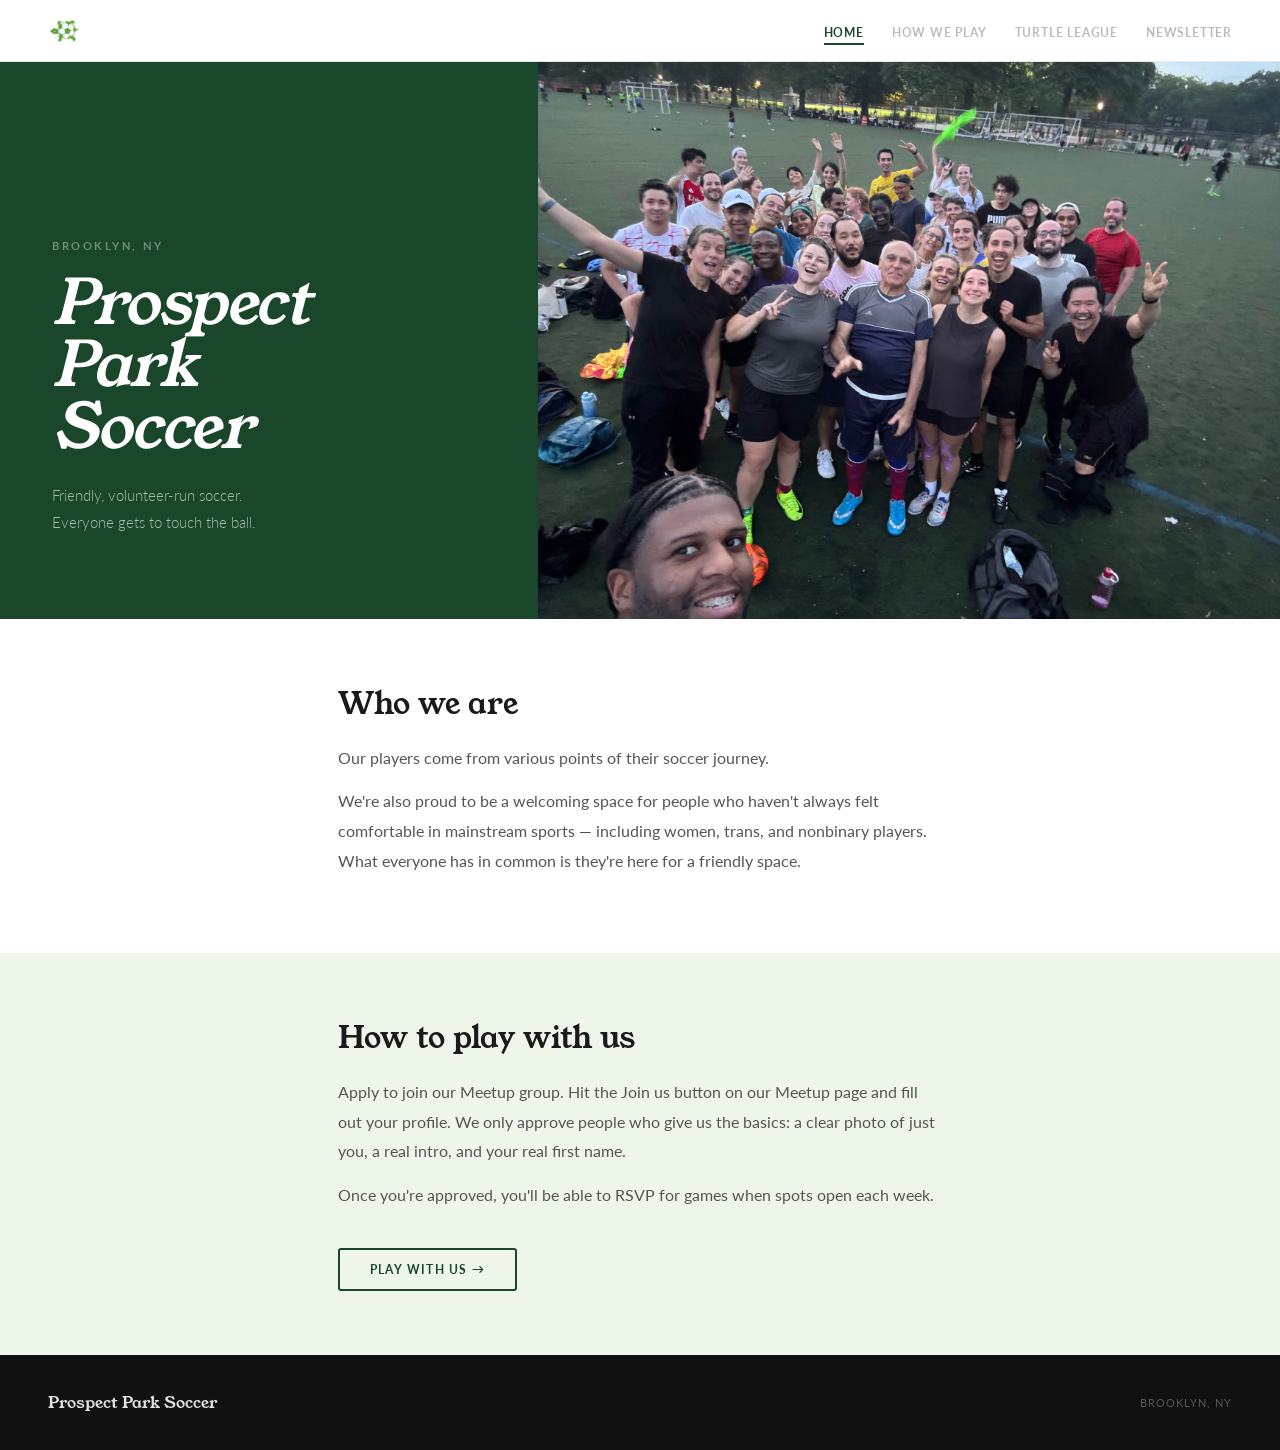
==== index.html @ 485f239c "Add files via upload" ====
<!DOCTYPE html>
<html lang="en">
<head>
  <meta charset="UTF-8">
  <meta name="viewport" content="width=device-width, initial-scale=1.0">
  <meta name="description" content="Prospect Park Soccer — Friendly, volunteer-run soccer in Brooklyn. Open to all skill levels.">
  <title>Prospect Park Soccer</title>
  <link rel="preconnect" href="https://fonts.googleapis.com">
  <link href="https://fonts.googleapis.com/css2?family=Young+Serif&family=Lato:wght@300;400;700&display=swap" rel="stylesheet">
  <link rel="stylesheet" href="site.css">
</head>
<body>

  <nav class="nav">
    <a href="index.html">
      <img src="pps_turtle_300x300.png" alt="Prospect Park Soccer" class="nav-logo">
    </a>
    <button class="nav-hamburger" id="hamburger" aria-label="Open menu">☰</button>
    <ul class="nav-links" id="nav-links">
      <li><a href="index.html" class="active">Home</a></li>
      <li><a href="how-we-play.html">How We Play</a></li>
      <li><a href="turtle-league.html">Turtle League</a></li>
      <li><a href="newsletter-signup.html">Newsletter</a></li>
    </ul>
  </nav>

  <main>

    <!-- HERO: SPLIT PANEL -->
    <div class="hero-split">
      <div class="hero-green">
        <p class="hero-eyebrow">Brooklyn, NY</p>
        <h1 class="hero-h1">Prospect<br>Park<br>Soccer</h1>
        <p class="hero-tagline">Friendly, volunteer-run soccer.<br>Everyone gets to touch the ball.</p>
      </div>
      <div class="hero-photo">
        <img src="homepage-photo.jpeg" alt="Group shot on the field at Prospect Park Soccer">
      </div>
    </div>

    <!-- WHO WE ARE -->
    <section class="section section--white">
      <div class="section-inner">
        <h2>Who we are</h2>
        <p>Our players come from various points of their soccer journey.</p>
        <p>We're also proud to be a welcoming space for people who haven't always felt comfortable in mainstream sports — including women, trans, and nonbinary players. What everyone has in common is they're here for a friendly space.</p>
      </div>
    </section>

    <!-- HOW TO PLAY WITH US -->
    <section class="section section--tint">
      <div class="section-inner">
        <h2>How to play with us</h2>
        <p>Apply to join our Meetup group. Hit the Join us button on our Meetup page and fill out your profile. We only approve people who give us the basics: a clear photo of just you, a real intro, and your real first name.</p>
        <p>Once you're approved, you'll be able to RSVP for games when spots open each week.</p>
        <a href="https://www.meetup.com/prospect-park-soccer/" class="btn btn-outline-green" target="_blank" rel="noopener">Play with us →</a>
      </div>
    </section>

  </main>

  <footer class="footer">
    <span class="footer-name">Prospect Park Soccer</span>
    <span class="footer-loc">Brooklyn, NY</span>
  </footer>

  <script>
    const hamburger = document.getElementById('hamburger');
    const navLinks  = document.getElementById('nav-links');
    hamburger.addEventListener('click', () => {
      const isOpen = navLinks.classList.toggle('open');
      hamburger.textContent = isOpen ? '✕' : '☰';
    });
    navLinks.querySelectorAll('a').forEach(a => {
      a.addEventListener('click', () => {
        navLinks.classList.remove('open');
        hamburger.textContent = '☰';
      });
    });
  </script>

</body>
</html>
---- site.css ----
/* Prospect Park Soccer — site.css */

:root {
  --brand:      #1a472a;
  --brand-tint: #eef5e9;
  --brand-mid:  #c8dcc0;
  --tl-amber:   #C96B0A;
  --bg:         #F9F8F6;
  --footer:     #111111;
  --text-h:     #1a1a1a;
  --text-b:     #555555;
  --text-m:     #999999;
}

*, *::before, *::after {
  box-sizing: border-box;
  margin: 0;
  padding: 0;
}

html { scroll-behavior: smooth; }

body {
  font-family: 'Lato', sans-serif;
  background: var(--bg);
  color: var(--text-b);
  -webkit-font-smoothing: antialiased;
}

/* ── Navigation ───────────────────────────────── */

.nav {
  position: sticky;
  top: 0;
  z-index: 100;
  background: #fff;
  border-bottom: 1px solid #e8e8e8;
  padding: 0 48px;
  height: 62px;
  display: flex;
  align-items: center;
  justify-content: space-between;
}

.nav-logo {
  width: 36px;
  height: 36px;
  object-fit: contain;
  mix-blend-mode: multiply;
  display: block;
}

.nav-links {
  display: flex;
  gap: 28px;
  list-style: none;
}

.nav-links a {
  font-size: 12px;
  font-weight: 700;
  text-transform: uppercase;
  letter-spacing: 0.8px;
  color: #bbb;
  text-decoration: none;
  padding-bottom: 3px;
  border-bottom: 2px solid transparent;
  transition: color 0.15s, border-color 0.15s;
}

.nav-links a:hover {
  color: var(--brand);
}

.nav-links a.active {
  color: var(--brand);
  border-bottom-color: var(--brand);
}

.nav-hamburger {
  display: none;
  background: none;
  border: none;
  font-size: 26px;
  cursor: pointer;
  color: var(--text-h);
  padding: 4px;
  line-height: 1;
}

/* ── Home Hero ────────────────────────────────── */

.hero-split {
  display: flex;
  min-height: 500px;
}

.hero-green {
  flex: 0 0 42%;
  background: var(--brand);
  padding: 56px 52px;
  display: flex;
  flex-direction: column;
  justify-content: flex-end;
}

.hero-photo {
  flex: 1;
  min-width: 0;
}

.hero-eyebrow {
  font-size: 11px;
  font-weight: 700;
  text-transform: uppercase;
  letter-spacing: 2.5px;
  color: rgba(255,255,255,0.38);
  margin-bottom: 20px;
}

.hero-h1 {
  font-family: 'Young Serif', serif;
  font-size: 62px;
  font-style: italic;
  font-weight: 400;
  color: #fff;
  line-height: 1.0;
  letter-spacing: -1.5px;
  margin-bottom: 24px;
}

.hero-tagline {
  font-size: 15px;
  color: rgba(255,255,255,0.62);
  line-height: 1.75;
  font-weight: 300;
  margin-bottom: 28px;
}

/* ── Photo Placeholder ────────────────────────── */

.photo-placeholder {
  background-color: var(--brand-mid);
  background-image: repeating-linear-gradient(
    45deg,
    rgba(26,71,42,0.12) 0,
    rgba(26,71,42,0.12) 4px,
    transparent 4px,
    transparent 14px
  );
  display: flex;
  align-items: center;
  justify-content: center;
  overflow: hidden;
}

.hero-photo > img {
  width: 100%;
  height: 100%;
  object-fit: cover;
  display: block;
}

.photo-label {
  font-size: 11px;
  font-weight: 700;
  letter-spacing: 2px;
  text-transform: uppercase;
  color: rgba(26,71,42,0.5);
}

/* ── Content Sections ─────────────────────────── */

.section {
  padding: 64px 0;
}

.section--white { background: #fff; }
.section--tint  { background: var(--brand-tint); }
.section--bg    { background: var(--bg); }

.section-inner {
  max-width: 700px;
  margin: 0 auto;
  padding: 0 48px;
}

.section-inner h2 {
  font-family: 'Young Serif', serif;
  font-size: 30px;
  font-weight: 400;
  color: var(--text-h);
  margin-bottom: 18px;
}

.section-inner p {
  font-size: 16px;
  line-height: 1.85;
  color: var(--text-b);
  margin-bottom: 14px;
}

/* ── Buttons ──────────────────────────────────── */

.btn {
  display: inline-block;
  font-family: 'Lato', sans-serif;
  font-size: 12px;
  font-weight: 700;
  text-transform: uppercase;
  letter-spacing: 1.2px;
  text-decoration: none;
  border-radius: 3px;
  padding: 12px 30px;
  border: 2px solid transparent;
  transition: background 0.15s, color 0.15s, border-color 0.15s, filter 0.15s;
  cursor: pointer;
  margin-top: 24px;
}

.btn-outline-green {
  color: var(--brand);
  border-color: var(--brand);
  background: transparent;
}
.btn-outline-green:hover {
  background: var(--brand);
  color: #fff;
}

.btn-outline-white {
  color: #fff;
  border-color: rgba(255,255,255,0.55);
  background: transparent;
  align-self: flex-start;
}
.btn-outline-white:hover {
  background: rgba(255,255,255,0.1);
}

.btn-filled-amber {
  color: #fff;
  background: var(--tl-amber);
  border-color: var(--tl-amber);
  align-self: flex-start;
}
.btn-filled-amber:hover {
  filter: brightness(0.88);
}

/* ── Page Header (inner pages) ────────────────── */

.page-header {
  background: var(--brand);
  padding: 60px 0;
}

.page-header h1 {
  font-family: 'Young Serif', serif;
  font-size: 52px;
  font-style: italic;
  font-weight: 400;
  color: #fff;
  line-height: 1.05;
  letter-spacing: -1px;
  margin-bottom: 12px;
}

.page-header p {
  color: rgba(255,255,255,0.62);
  font-size: 16px;
  font-weight: 300;
  line-height: 1.75;
  margin-bottom: 0;
}

/* ── Rules (How We Play) ──────────────────────── */

.rules-group {
  margin-bottom: 44px;
}

.rules-group:last-child {
  margin-bottom: 0;
}

.rules-group h3 {
  font-family: 'Lato', sans-serif;
  font-size: 11px;
  font-weight: 700;
  text-transform: uppercase;
  letter-spacing: 2px;
  color: var(--brand);
  margin-bottom: 16px;
  padding-bottom: 10px;
  border-bottom: 1px solid var(--brand-mid);
}

.rules-group ul {
  list-style: none;
  padding: 0;
  display: flex;
  flex-direction: column;
  gap: 11px;
}

.rules-group li {
  font-size: 16px;
  line-height: 1.65;
  color: var(--text-b);
  padding-left: 22px;
  position: relative;
}

.rules-group li::before {
  content: '—';
  position: absolute;
  left: 0;
  color: var(--brand-mid);
  font-weight: 700;
}

.rules-group li strong {
  color: var(--text-h);
  font-weight: 700;
}

/* ── Turtle League Hero ───────────────────────── */

.tl-hero {
  display: flex;
  min-height: 440px;
}

.tl-amber-panel {
  flex: 0 0 42%;
  background: var(--tl-amber);
  padding: 56px 52px;
  display: flex;
  flex-direction: column;
  justify-content: flex-end;
}

.tl-amber-panel .hero-eyebrow {
  color: rgba(255,255,255,0.5);
}

.tl-amber-panel .hero-h1 {
  font-size: 58px;
}

.tl-amber-panel .hero-tagline {
  color: rgba(255,255,255,0.72);
}

/* ── Newsletter ───────────────────────────────── */

.newsletter-section {
  padding: 96px 0;
  background: var(--bg);
}

.newsletter-wrap {
  max-width: 760px;
  margin: 0 auto;
  padding: 0 48px;
  text-align: center;
}

.newsletter-wrap h1 {
  font-family: 'Young Serif', serif;
  font-size: 44px;
  font-style: italic;
  font-weight: 400;
  color: var(--text-h);
  margin-bottom: 14px;
}

.newsletter-wrap p {
  font-size: 17px;
  line-height: 1.75;
  color: var(--text-b);
  margin-bottom: 36px;
}

/* ── Footer ───────────────────────────────────── */

.footer {
  background: var(--footer);
  padding: 36px 48px;
  display: flex;
  align-items: center;
  justify-content: space-between;
}

.footer-name {
  font-family: 'Young Serif', serif;
  font-size: 16px;
  color: rgba(255,255,255,0.88);
}

.footer-loc {
  font-size: 11px;
  color: #555;
  letter-spacing: 1px;
  text-transform: uppercase;
}

/* ── Responsive ───────────────────────────────── */

@media (max-width: 768px) {
  .nav {
    padding: 0 20px;
    position: relative;
  }

  .nav-hamburger {
    display: block;
  }

  .nav-links {
    display: none;
    position: absolute;
    top: 62px;
    left: 0;
    right: 0;
    background: #fff;
    flex-direction: column;
    gap: 0;
    border-bottom: 1px solid #e8e8e8;
    box-shadow: 0 4px 12px rgba(0,0,0,.06);
    z-index: 200;
  }

  .nav-links.open {
    display: flex;
  }

  .nav-links li a {
    display: block;
    padding: 14px 20px;
    border-bottom: 1px solid #f0f0f0;
    border-bottom-width: 1px !important;
  }

  .nav-links li:last-child a {
    border-bottom: none !important;
  }

  .hero-split,
  .tl-hero {
    flex-direction: column;
    min-height: auto;
  }

  .hero-green,
  .tl-amber-panel {
    flex: none;
    width: 100%;
    padding: 48px 24px;
  }

  .hero-photo {
    flex: none;
    width: 100%;
    height: 260px;
  }

  .hero-h1 {
    font-size: 44px;
  }

  .tl-amber-panel .hero-h1 {
    font-size: 40px;
  }

  .btn-outline-white,
  .btn-filled-amber {
    align-self: auto;
  }

  .section {
    padding: 48px 0;
  }

  .section-inner {
    padding: 0 24px;
  }

  .page-header {
    padding: 40px 0;
  }

  .page-header h1 {
    font-size: 36px;
  }

  .newsletter-section {
    padding: 64px 0;
  }

  .newsletter-wrap {
    padding: 0 24px;
  }

  .newsletter-wrap h1 {
    font-size: 34px;
  }

  .footer {
    padding: 28px 24px;
    flex-direction: column;
    gap: 8px;
    text-align: center;
  }
}
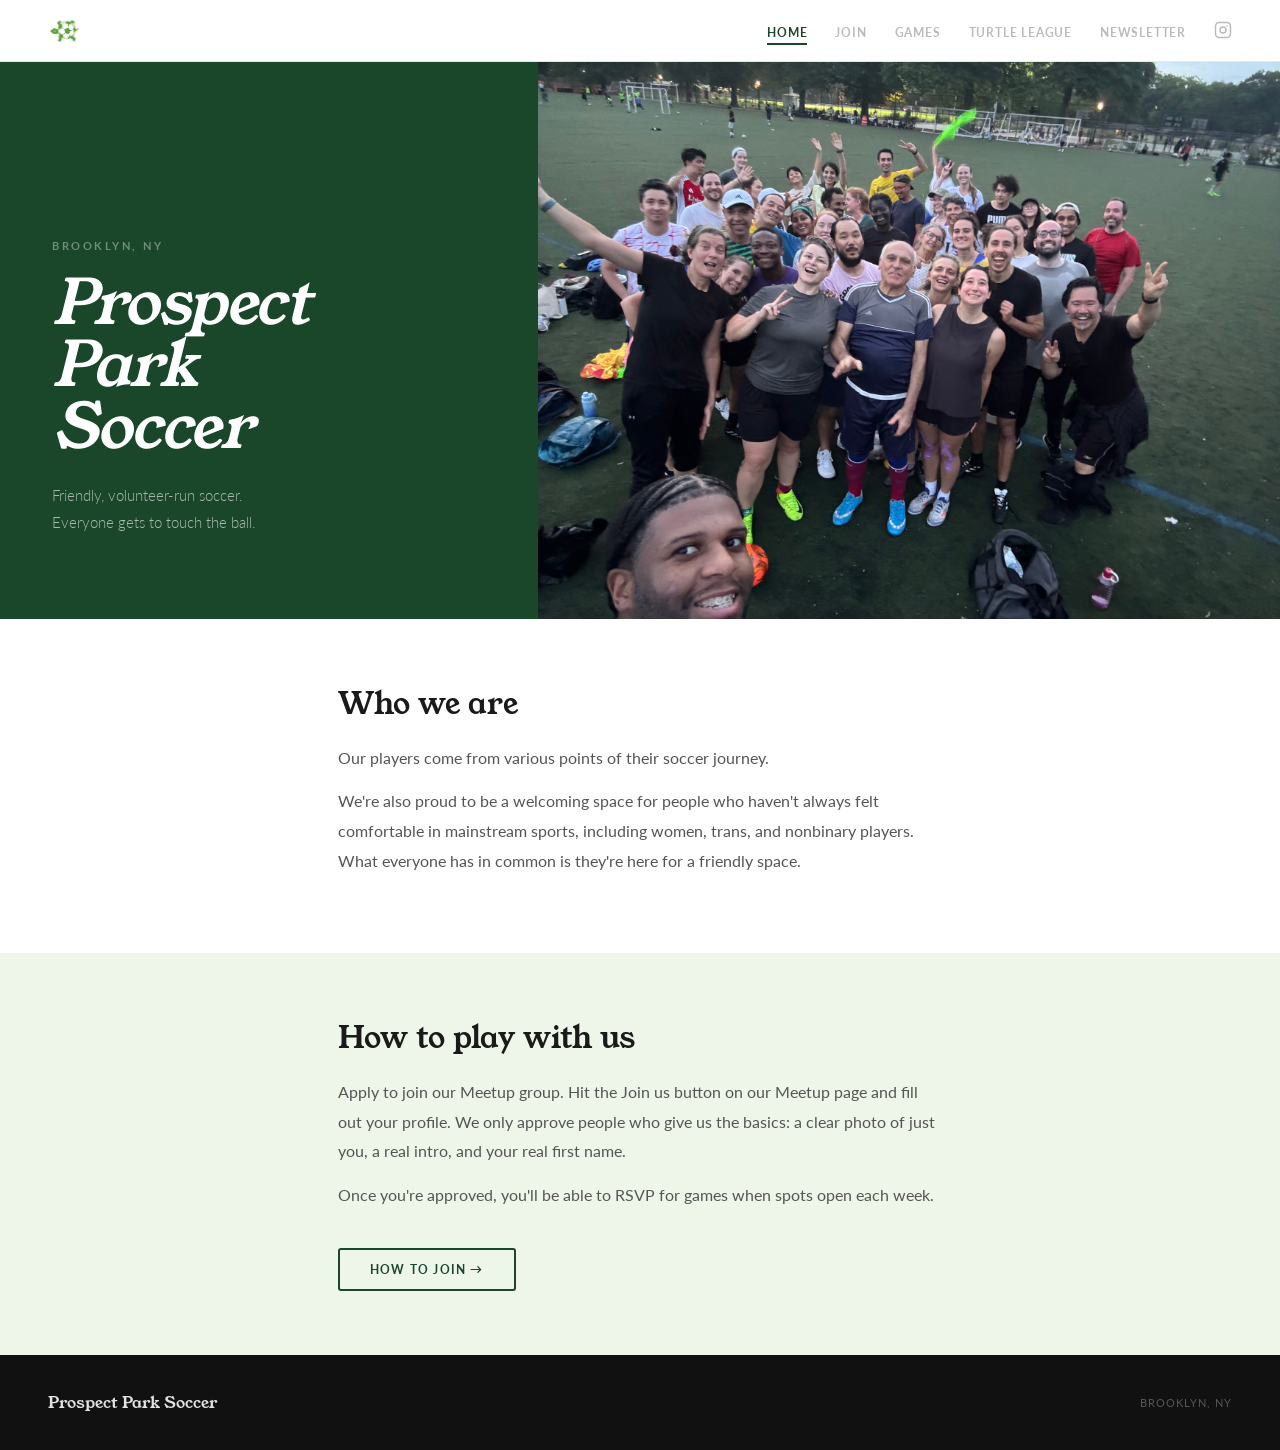
==== commit c8a8f8ad: "Add files via upload" ====
--- a/index.html
+++ b/index.html
@@ -3,7 +3,7 @@
 <head>
   <meta charset="UTF-8">
   <meta name="viewport" content="width=device-width, initial-scale=1.0">
-  <meta name="description" content="Prospect Park Soccer — Friendly, volunteer-run soccer in Brooklyn. Open to all skill levels.">
+  <meta name="description" content="Prospect Park Soccer, Friendly, volunteer-run soccer in Brooklyn. Open to all skill levels.">
   <title>Prospect Park Soccer</title>
   <link rel="preconnect" href="https://fonts.googleapis.com">
   <link href="https://fonts.googleapis.com/css2?family=Young+Serif&family=Lato:wght@300;400;700&display=swap" rel="stylesheet">
@@ -18,9 +18,13 @@
     <button class="nav-hamburger" id="hamburger" aria-label="Open menu">☰</button>
     <ul class="nav-links" id="nav-links">
       <li><a href="index.html" class="active">Home</a></li>
-      <li><a href="how-we-play.html">How We Play</a></li>
+      <li><a href="join.html">Join</a></li>
+      <li><a href="games.html">Games</a></li>
       <li><a href="turtle-league.html">Turtle League</a></li>
       <li><a href="newsletter-signup.html">Newsletter</a></li>
+      <li><a href="https://www.instagram.com/prospectparksoccer/" target="_blank" rel="noopener" aria-label="Instagram">
+        <svg width="18" height="18" viewBox="0 0 24 24" fill="none" stroke="currentColor" stroke-width="2" stroke-linecap="round" stroke-linejoin="round" style="display:block;"><rect x="2" y="2" width="20" height="20" rx="5" ry="5"></rect><circle cx="12" cy="12" r="4"></circle><circle cx="17.5" cy="6.5" r="1" fill="currentColor" stroke="none"></circle></svg>
+      </a></li>
     </ul>
   </nav>
 
@@ -43,7 +47,7 @@
       <div class="section-inner">
         <h2>Who we are</h2>
         <p>Our players come from various points of their soccer journey.</p>
-        <p>We're also proud to be a welcoming space for people who haven't always felt comfortable in mainstream sports — including women, trans, and nonbinary players. What everyone has in common is they're here for a friendly space.</p>
+        <p>We're also proud to be a welcoming space for people who haven't always felt comfortable in mainstream sports, including women, trans, and nonbinary players. What everyone has in common is they're here for a friendly space.</p>
       </div>
     </section>
 
@@ -53,7 +57,7 @@
         <h2>How to play with us</h2>
         <p>Apply to join our Meetup group. Hit the Join us button on our Meetup page and fill out your profile. We only approve people who give us the basics: a clear photo of just you, a real intro, and your real first name.</p>
         <p>Once you're approved, you'll be able to RSVP for games when spots open each week.</p>
-        <a href="https://www.meetup.com/prospect-park-soccer/" class="btn btn-outline-green" target="_blank" rel="noopener">Play with us →</a>
+        <a href="join.html" class="btn btn-outline-green">How to join →</a>
       </div>
     </section>
 
--- a/site.css
+++ b/site.css
@@ -274,6 +274,77 @@
   margin-bottom: 0;
 }
 
+/* ── Games two-column layout ──────────────────── */
+
+.games-split {
+  display: grid;
+  grid-template-columns: 1fr 1fr;
+  align-items: start;
+}
+
+.games-col {
+  display: flex;
+  flex-direction: column;
+}
+
+.games-col-photo {
+  width: 100%;
+  aspect-ratio: 4 / 3;
+  overflow: hidden;
+}
+
+.games-col-photo img {
+  width: 100%;
+  height: 100%;
+  object-fit: cover;
+  object-position: center;
+  display: block;
+}
+
+.games-col-photo.photo-placeholder {
+  aspect-ratio: 4 / 3;
+  display: flex;
+  align-items: center;
+  justify-content: center;
+}
+
+.games-col-content {
+  padding: 48px 48px 64px;
+}
+
+.games-col-content h2 {
+  font-family: 'Young Serif', serif;
+  font-size: 28px;
+  font-weight: 400;
+  color: var(--text-h);
+  margin-bottom: 28px;
+}
+
+.games-col:first-child {
+  border-right: 1px solid #e8e8e8;
+}
+
+.games-col:first-child .games-col-content {
+  background: #fff;
+}
+
+.games-col:last-child .games-col-content {
+  background: var(--brand-tint);
+}
+
+@media (max-width: 768px) {
+  .games-split {
+    grid-template-columns: 1fr;
+  }
+  .games-col:first-child {
+    border-right: none;
+    border-bottom: 1px solid #e8e8e8;
+  }
+  .games-col-content {
+    padding: 36px 24px 48px;
+  }
+}
+
 /* ── Rules (How We Play) ──────────────────────── */
 
 .rules-group {
@@ -355,32 +426,61 @@
 
 /* ── Newsletter ───────────────────────────────── */
 
-.newsletter-section {
-  padding: 96px 0;
-  background: var(--bg);
-}
-
-.newsletter-wrap {
-  max-width: 760px;
-  margin: 0 auto;
-  padding: 0 48px;
-  text-align: center;
-}
-
-.newsletter-wrap h1 {
+.newsletter-split {
+  display: flex;
+  align-items: stretch;
+}
+
+.newsletter-left {
+  flex: 0 0 50%;
+  display: flex;
+  flex-direction: column;
+}
+
+.newsletter-left img {
+  width: 100%;
+  height: auto;
+  display: block;
+}
+
+.newsletter-text {
+  flex: 1;
+  background: var(--brand);
+  padding: 40px 48px;
+}
+
+.newsletter-text h1 {
   font-family: 'Young Serif', serif;
-  font-size: 44px;
+  font-size: 40px;
   font-style: italic;
   font-weight: 400;
-  color: var(--text-h);
-  margin-bottom: 14px;
-}
-
-.newsletter-wrap p {
-  font-size: 17px;
+  color: #fff;
+  line-height: 1.1;
+  letter-spacing: -0.5px;
+  margin-bottom: 12px;
+}
+
+.newsletter-text p {
+  font-size: 16px;
+  color: rgba(255,255,255,0.68);
   line-height: 1.75;
-  color: var(--text-b);
-  margin-bottom: 36px;
+  font-weight: 300;
+  margin-bottom: 0;
+}
+
+.newsletter-right {
+  flex: 1;
+  background: #F9F8F6;
+  display: flex;
+  align-items: center;
+  justify-content: center;
+  padding: 64px 52px;
+  min-height: 400px;
+}
+
+.newsletter-form-wrap {
+  width: 100%;
+  max-width: 440px;
 }
 
 /* ── Footer ───────────────────────────────────── */
@@ -495,6 +595,28 @@
     font-size: 36px;
   }
 
+  .newsletter-split {
+    flex-direction: column;
+  }
+
+  .newsletter-left {
+    flex: none;
+    width: 100%;
+  }
+
+  .newsletter-text {
+    padding: 36px 24px;
+  }
+
+  .newsletter-text h1 {
+    font-size: 32px;
+  }
+
+  .newsletter-right {
+    padding: 48px 24px;
+    min-height: 300px;
+  }
+
   .newsletter-section {
     padding: 64px 0;
   }
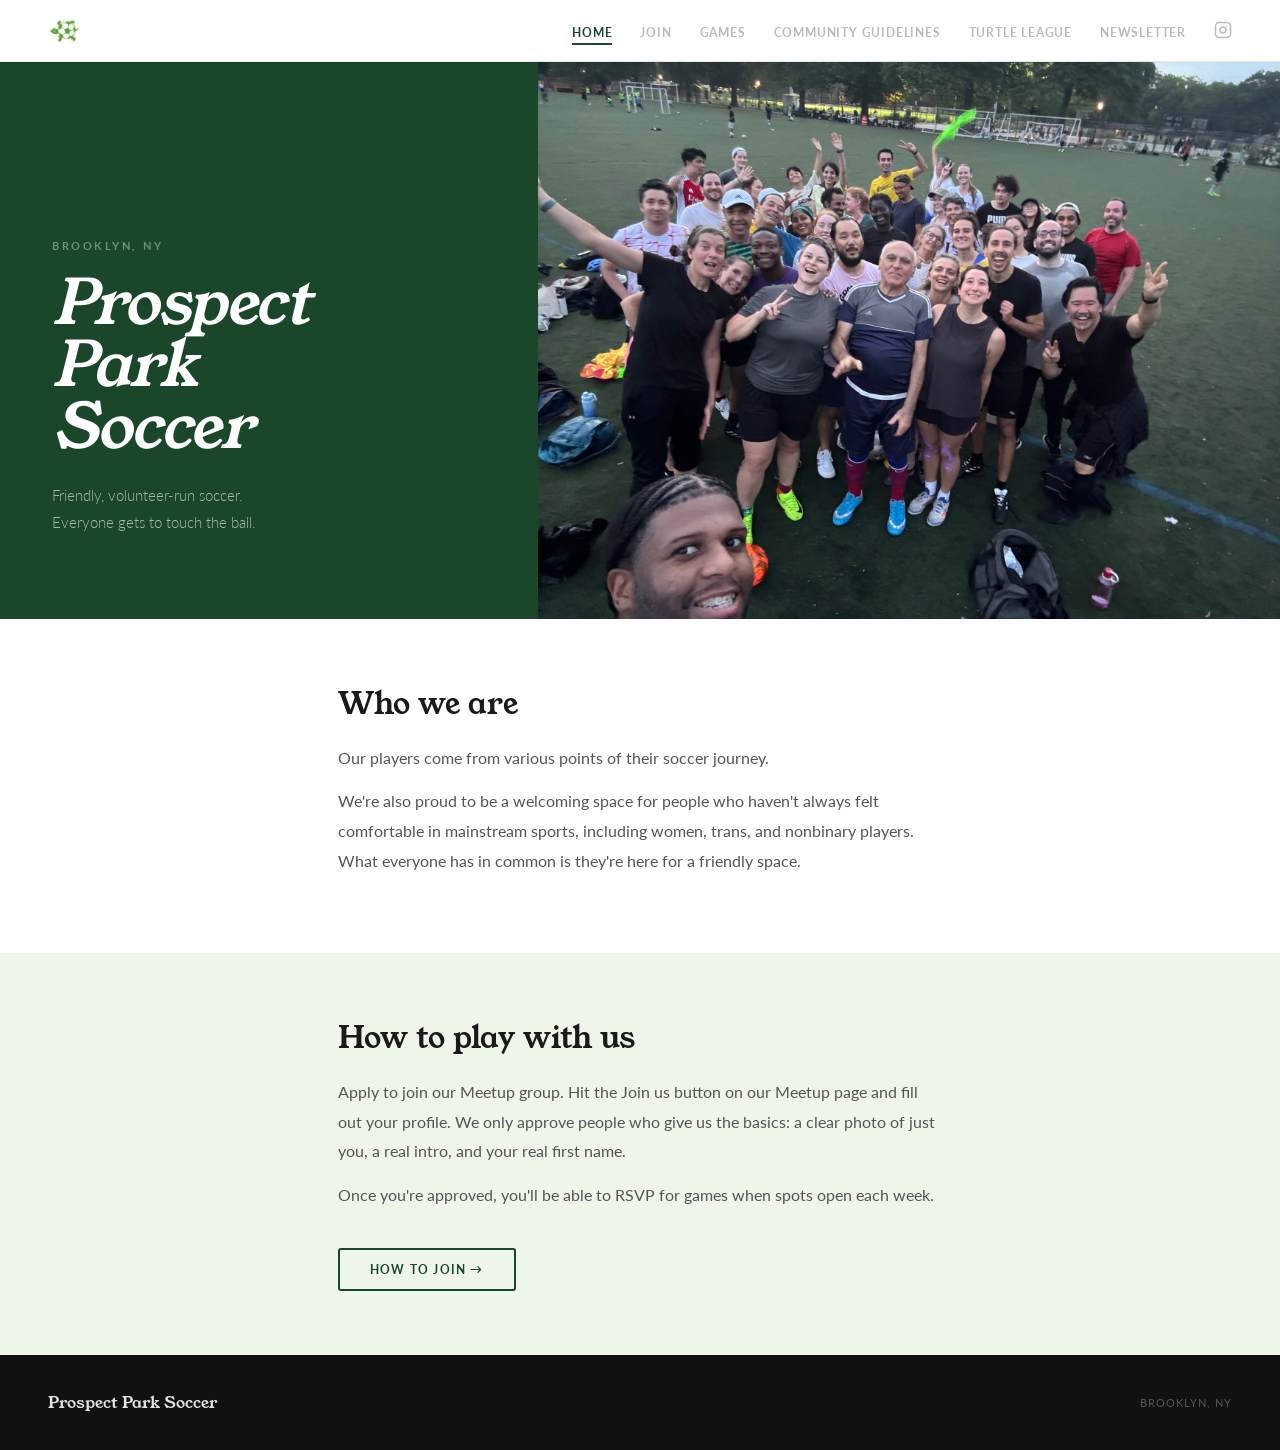
==== commit fec46718: "Add Community Guidelines page, merging Code of Conduct and Play Style Create community-guidelines.ht" ====
--- a/index.html
+++ b/index.html
@@ -1,10 +1,18 @@
 <!DOCTYPE html>
 <html lang="en">
 <head>
+  <!-- Google tag (gtag.js) -->
+  <script async src="https://www.googletagmanager.com/gtag/js?id=G-Y4GJDMDK9Y"></script>
+  <script>
+    window.dataLayer = window.dataLayer || [];
+    function gtag(){dataLayer.push(arguments);}
+    gtag('js', new Date());
+    gtag('config', 'G-Y4GJDMDK9Y');
+  </script>
   <meta charset="UTF-8">
   <meta name="viewport" content="width=device-width, initial-scale=1.0">
-  <meta name="description" content="Prospect Park Soccer, Friendly, volunteer-run soccer in Brooklyn. Open to all skill levels.">
-  <title>Prospect Park Soccer</title>
+  <meta name="description" content="Prospect Park Soccer (PPS) is Brooklyn's recreational soccer community. Beginner soccer in New York City welcome. Join pickup games, women soccer leagues, and events in Prospect Park. Open to all skill levels.">
+  <title>Prospect Park Soccer | Brooklyn Recreational Soccer</title>
   <link rel="preconnect" href="https://fonts.googleapis.com">
   <link href="https://fonts.googleapis.com/css2?family=Young+Serif&family=Lato:wght@300;400;700&display=swap" rel="stylesheet">
   <link rel="stylesheet" href="site.css">
@@ -20,6 +28,7 @@
       <li><a href="index.html" class="active">Home</a></li>
       <li><a href="join.html">Join</a></li>
       <li><a href="games.html">Games</a></li>
+      <li><a href="community-guidelines.html">Community Guidelines</a></li>
       <li><a href="turtle-league.html">Turtle League</a></li>
       <li><a href="newsletter-signup.html">Newsletter</a></li>
       <li><a href="https://www.instagram.com/prospectparksoccer/" target="_blank" rel="noopener" aria-label="Instagram">
--- a/site.css
+++ b/site.css
@@ -506,6 +506,34 @@
   text-transform: uppercase;
 }
 
+/* ── Responsive split grids (join, games) ────────────────────── */
+
+.section-inner-wide {
+  max-width: 1100px;
+  margin: 0 auto;
+  padding: 0 48px;
+}
+
+.split-grid {
+  display: grid;
+  gap: 56px;
+}
+
+.split-grid--text-heavy {
+  grid-template-columns: 1fr 1.8fr;
+  align-items: stretch;
+}
+
+.split-grid--equal {
+  grid-template-columns: 1fr 1fr;
+  align-items: stretch;
+}
+
+.split-grid--equal-top {
+  grid-template-columns: 1fr 1fr;
+  align-items: start;
+}
+
 /* ── Responsive ───────────────────────────────── */
 
 @media (max-width: 768px) {
@@ -635,4 +663,21 @@
     gap: 8px;
     text-align: center;
   }
-}
+
+  .section-inner-wide {
+    padding: 0 24px;
+  }
+
+  .split-grid--text-heavy,
+  .split-grid--equal,
+  .split-grid--equal-top {
+    grid-template-columns: 1fr;
+    gap: 28px;
+  }
+
+  .split-grid img {
+    height: 240px !important;
+    width: 100%;
+    object-fit: cover;
+  }
+}
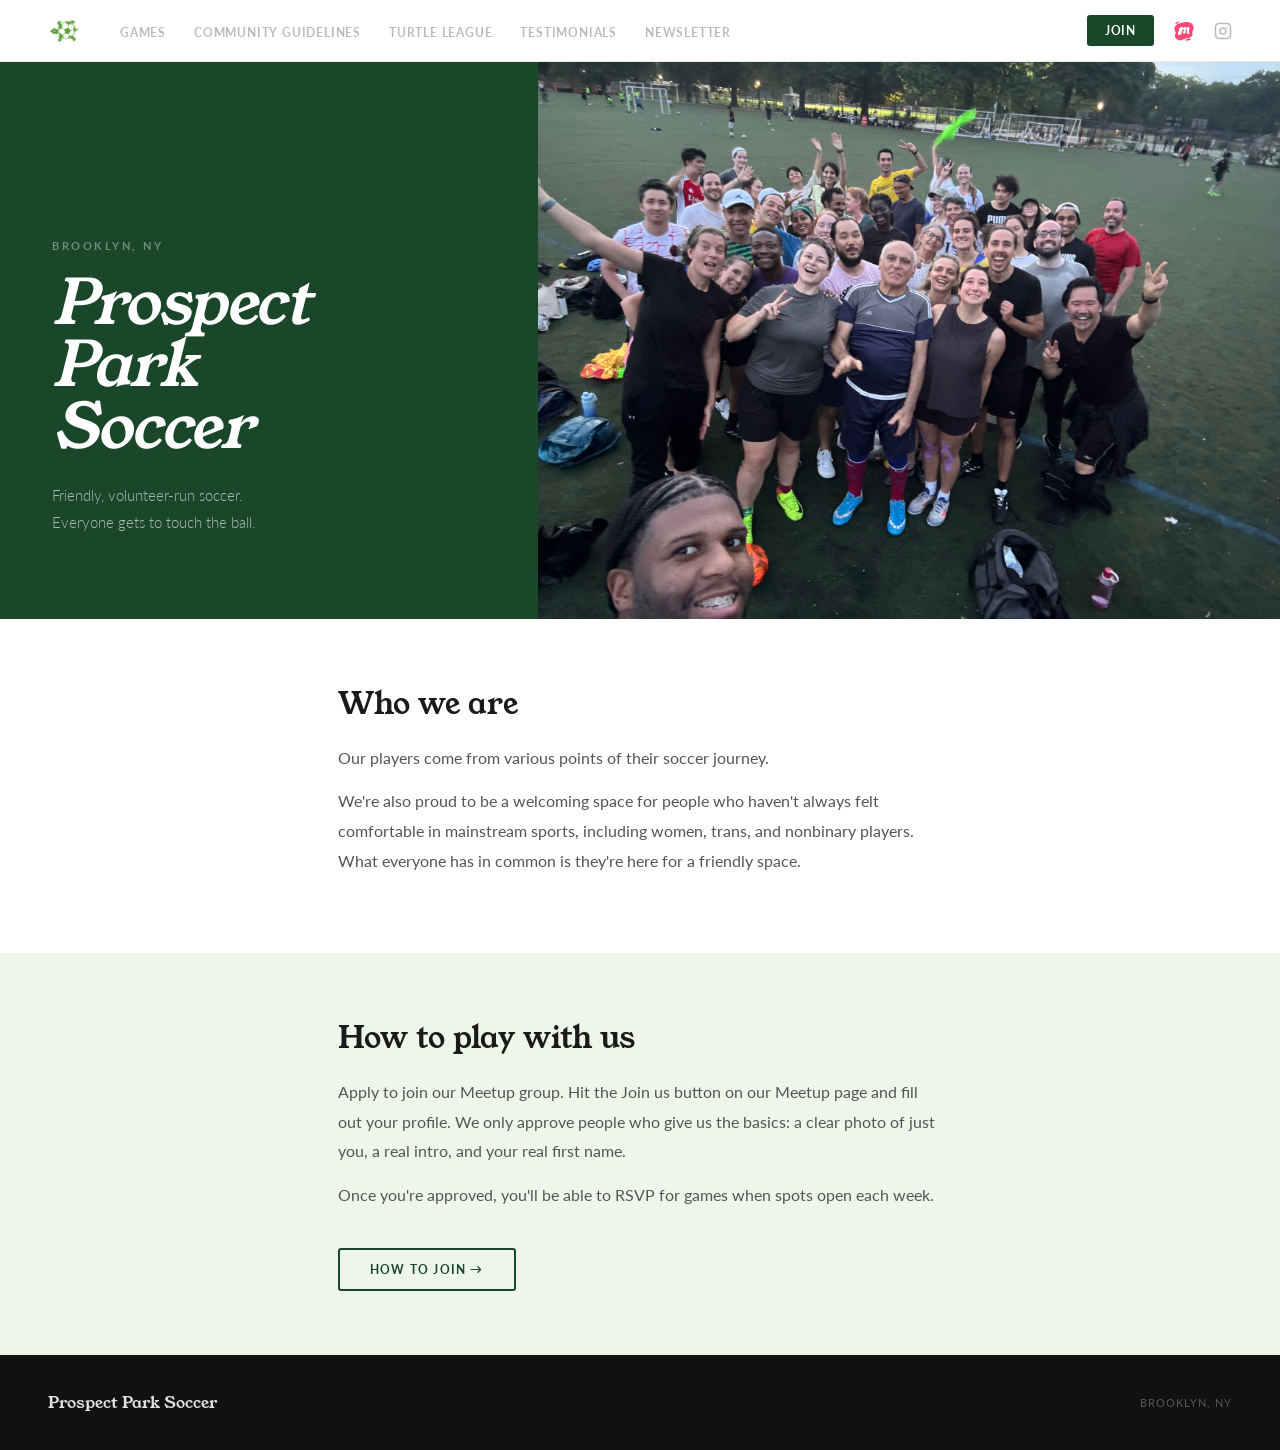
==== commit 4e20dc13: "Add Testimonials page and restyle site nav - New testimonials.html with a testimonial card, share-yo" ====
--- a/index.html
+++ b/index.html
@@ -20,21 +20,28 @@
 <body>
 
   <nav class="nav">
-    <a href="index.html">
-      <img src="pps_turtle_300x300.png" alt="Prospect Park Soccer" class="nav-logo">
-    </a>
-    <button class="nav-hamburger" id="hamburger" aria-label="Open menu">☰</button>
-    <ul class="nav-links" id="nav-links">
-      <li><a href="index.html" class="active">Home</a></li>
-      <li><a href="join.html">Join</a></li>
-      <li><a href="games.html">Games</a></li>
-      <li><a href="community-guidelines.html">Community Guidelines</a></li>
-      <li><a href="turtle-league.html">Turtle League</a></li>
-      <li><a href="newsletter-signup.html">Newsletter</a></li>
-      <li><a href="https://www.instagram.com/prospectparksoccer/" target="_blank" rel="noopener" aria-label="Instagram">
+    <div class="nav-left">
+      <a href="index.html">
+        <img src="pps_turtle_300x300.png" alt="Prospect Park Soccer" class="nav-logo">
+      </a>
+      <ul class="nav-links" id="nav-links">
+        <li><a href="games.html">Games</a></li>
+        <li><a href="community-guidelines.html">Community Guidelines</a></li>
+        <li><a href="turtle-league.html">Turtle League</a></li>
+        <li><a href="testimonials.html">Testimonials</a></li>
+        <li><a href="newsletter-signup.html">Newsletter</a></li>
+      </ul>
+    </div>
+    <div class="nav-right">
+      <a href="join.html" class="btn-nav-join">Join</a>
+      <a href="https://www.meetup.com/prospect-park-soccer/" target="_blank" rel="noopener" class="nav-meetup" aria-label="Meetup">
+        <img src="meetup-logo.png" alt="" class="nav-meetup-logo">
+      </a>
+      <a href="https://www.instagram.com/prospectparksoccer/" target="_blank" rel="noopener" class="nav-social" aria-label="Instagram">
         <svg width="18" height="18" viewBox="0 0 24 24" fill="none" stroke="currentColor" stroke-width="2" stroke-linecap="round" stroke-linejoin="round" style="display:block;"><rect x="2" y="2" width="20" height="20" rx="5" ry="5"></rect><circle cx="12" cy="12" r="4"></circle><circle cx="17.5" cy="6.5" r="1" fill="currentColor" stroke="none"></circle></svg>
-      </a></li>
-    </ul>
+      </a>
+      <button class="nav-hamburger" id="hamburger" aria-label="Open menu">☰</button>
+    </div>
   </nav>
 
   <main>
--- a/site.css
+++ b/site.css
@@ -42,6 +42,18 @@
   justify-content: space-between;
 }
 
+.nav-left {
+  display: flex;
+  align-items: center;
+  gap: 36px;
+}
+
+.nav-right {
+  display: flex;
+  align-items: center;
+  gap: 20px;
+}
+
 .nav-logo {
   width: 36px;
   height: 36px;
@@ -54,6 +66,52 @@
   display: flex;
   gap: 28px;
   list-style: none;
+}
+
+.nav-social {
+  display: flex;
+  color: #bbb;
+  transition: color 0.15s;
+}
+
+.nav-social:hover {
+  color: var(--brand);
+}
+
+.nav-meetup {
+  display: flex;
+  align-items: center;
+  transition: opacity 0.15s;
+}
+
+.nav-meetup:hover {
+  opacity: 0.7;
+}
+
+.nav-meetup-logo {
+  width: 20px;
+  height: 20px;
+  object-fit: contain;
+  display: block;
+}
+
+.btn-nav-join {
+  font-family: 'Lato', sans-serif;
+  font-size: 12px;
+  font-weight: 700;
+  text-transform: uppercase;
+  letter-spacing: 0.8px;
+  text-decoration: none;
+  color: #fff;
+  background: var(--brand);
+  border-radius: 3px;
+  padding: 8px 18px;
+  transition: background 0.15s;
+}
+
+.btn-nav-join:hover,
+.btn-nav-join.active {
+  background: #143620;
 }
 
 .nav-links a {
@@ -506,6 +564,102 @@
   text-transform: uppercase;
 }
 
+/* ── Testimonials ─────────────────────────────── */
+
+.testimonial-cards {
+  display: grid;
+  grid-template-columns: repeat(auto-fit, minmax(260px, 1fr));
+  gap: 24px;
+}
+
+.testimonial-card {
+  background: #fff;
+  border-left: 3px solid var(--brand);
+  border-radius: 4px;
+  padding: 24px 28px;
+  box-shadow: 0 2px 10px rgba(0,0,0,0.04);
+}
+
+.testimonial-card p {
+  font-family: 'Lora', serif;
+  font-style: italic;
+  font-weight: 400;
+  font-size: 16px;
+  line-height: 1.6;
+  color: #3a3a3a;
+  margin-bottom: 14px;
+}
+
+.testimonial-card footer {
+  font-size: 13px;
+  letter-spacing: 0.5px;
+  text-transform: uppercase;
+  color: var(--text-m);
+}
+
+.testimonial-form label {
+  display: block;
+  font-size: 13px;
+  font-weight: 700;
+  color: var(--text-h);
+  margin-bottom: 6px;
+}
+
+.testimonial-form .field {
+  margin-bottom: 20px;
+}
+
+.testimonial-form input[type="text"],
+.testimonial-form textarea {
+  width: 100%;
+  font: inherit;
+  font-size: 16px;
+  color: var(--text-h);
+  background: #fff;
+  border: 1px solid #e0e0d8;
+  border-radius: 6px;
+  padding: 12px 14px;
+  resize: vertical;
+}
+
+.testimonial-form input[type="text"]:focus,
+.testimonial-form textarea:focus {
+  outline: none;
+  border-color: var(--brand);
+}
+
+.testimonial-form button[type="submit"] {
+  font: inherit;
+  font-size: 12px;
+  font-weight: 700;
+  text-transform: uppercase;
+  letter-spacing: 1.2px;
+  color: #fff;
+  background: var(--brand);
+  border: none;
+  border-radius: 3px;
+  padding: 12px 30px;
+  cursor: pointer;
+  transition: background 0.15s;
+}
+
+.testimonial-form button[type="submit"]:hover {
+  background: #143620;
+}
+
+.testimonial-form button[type="submit"]:disabled {
+  background: #999;
+  cursor: not-allowed;
+}
+
+#formStatus {
+  margin-top: 14px;
+  font-size: 14px;
+}
+
+#formStatus.success { color: var(--brand); }
+#formStatus.error { color: #b3261e; }
+
 /* ── Responsive split grids (join, games) ────────────────────── */
 
 .section-inner-wide {
@@ -544,6 +698,14 @@
 
   .nav-hamburger {
     display: block;
+  }
+
+  .nav-right {
+    gap: 14px;
+  }
+
+  .btn-nav-join {
+    padding: 7px 14px;
   }
 
   .nav-links {
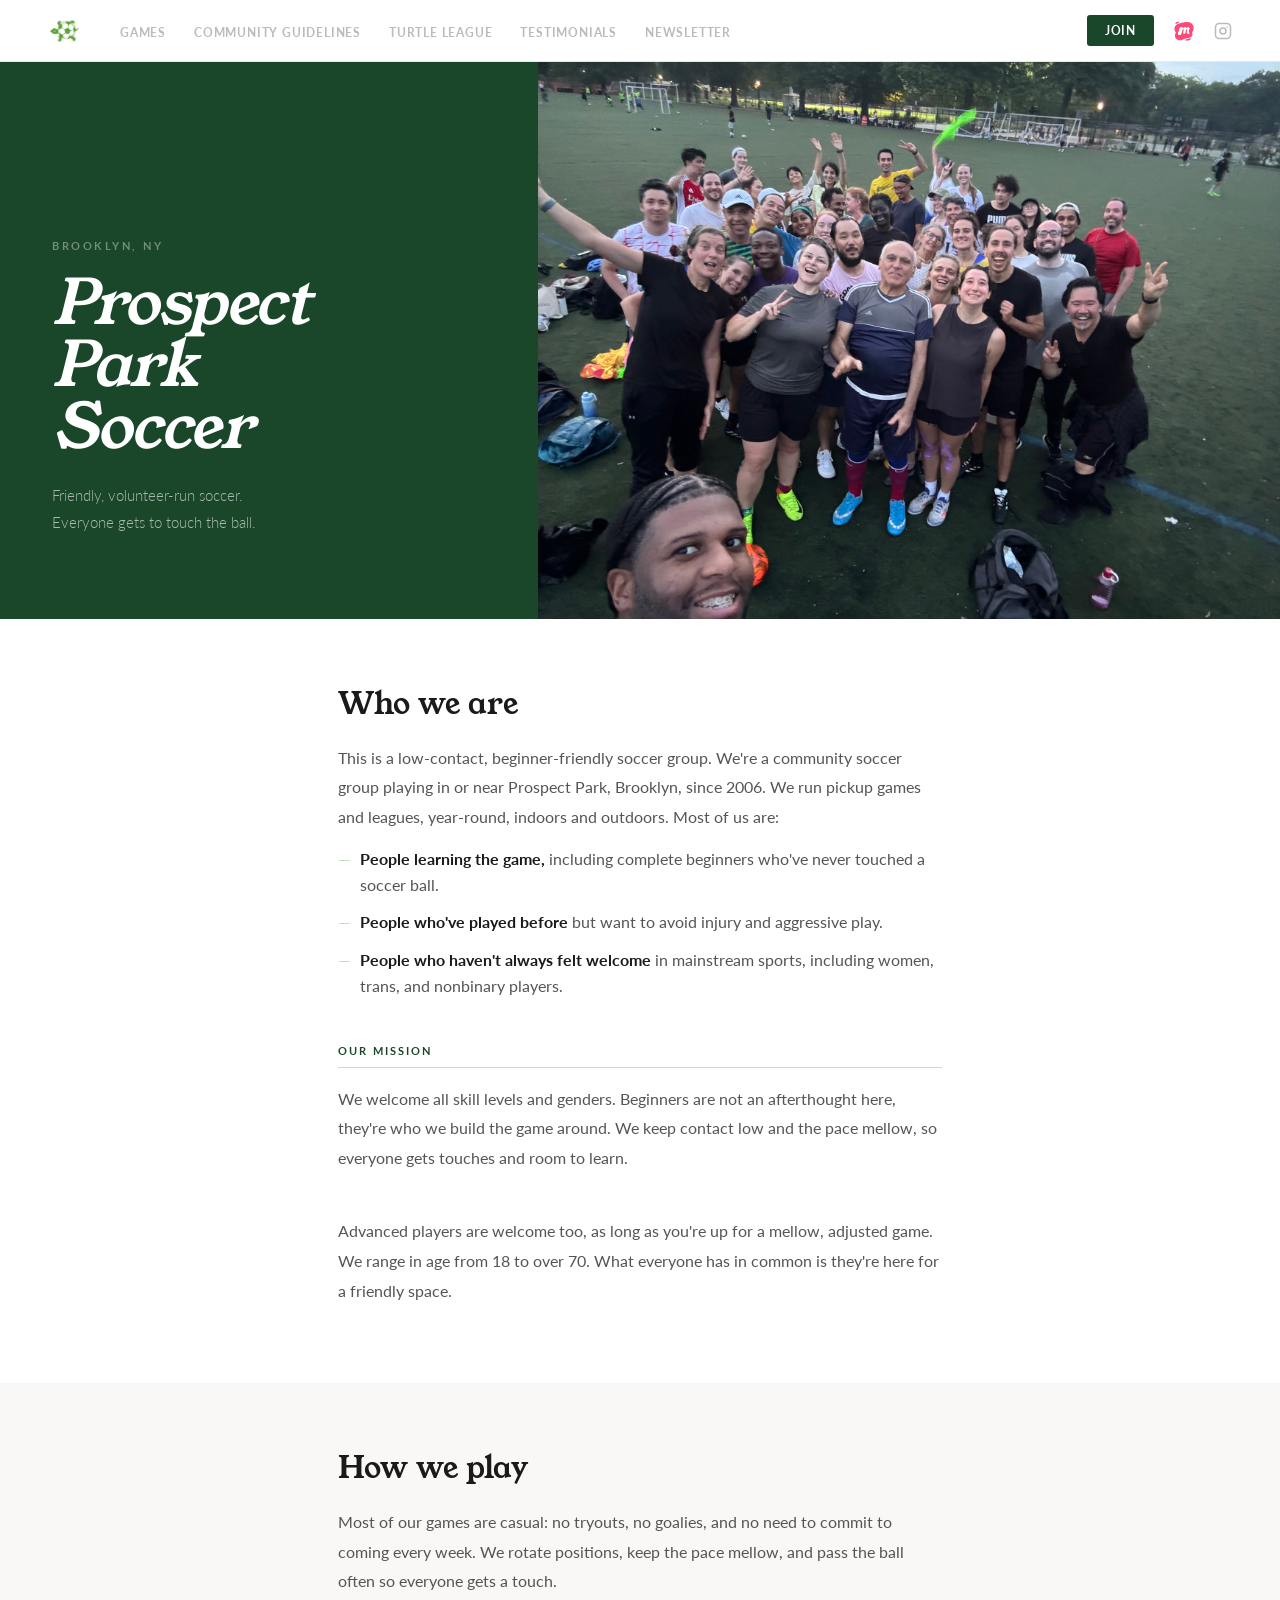
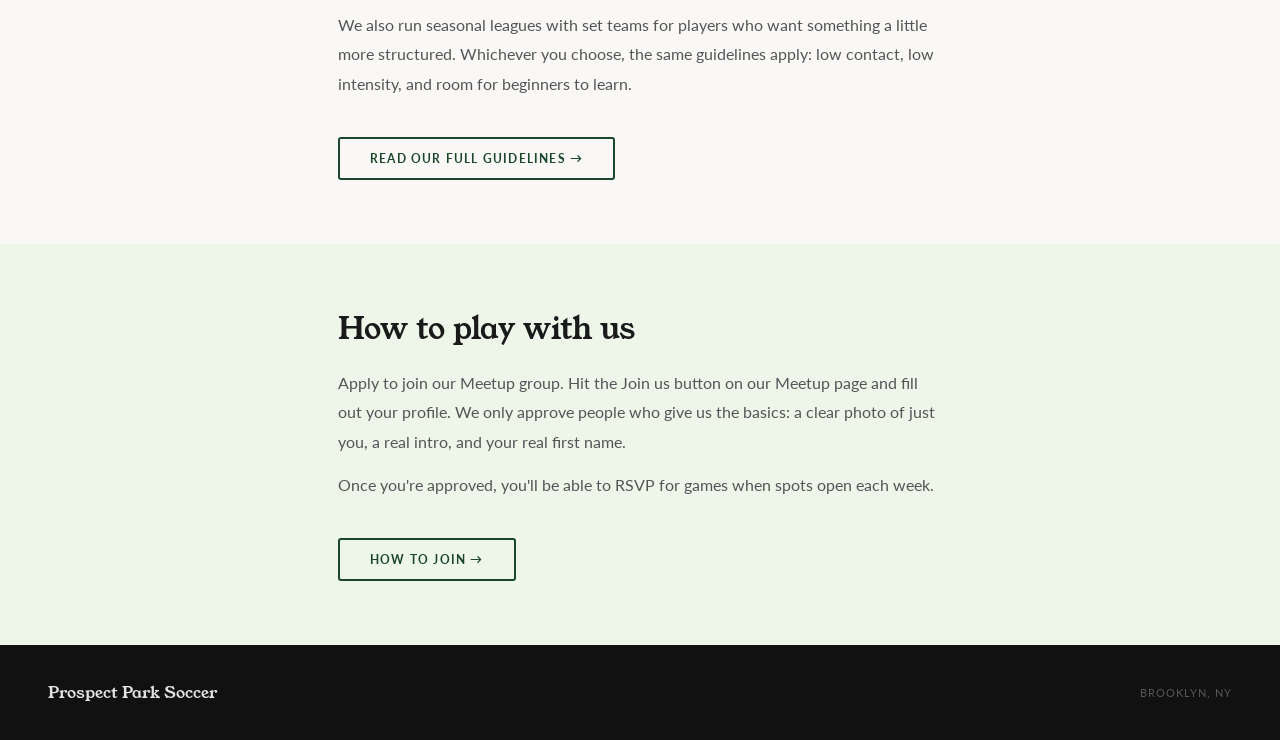
==== commit 2c725c2c: "Redesign inner page heroes and refresh homepage copy - Replace colored hero panels on Join, Games, C" ====
--- a/index.html
+++ b/index.html
@@ -11,7 +11,7 @@
   </script>
   <meta charset="UTF-8">
   <meta name="viewport" content="width=device-width, initial-scale=1.0">
-  <meta name="description" content="Prospect Park Soccer (PPS) is Brooklyn's recreational soccer community. Beginner soccer in New York City welcome. Join pickup games, women soccer leagues, and events in Prospect Park. Open to all skill levels.">
+  <meta name="description" content="Prospect Park Soccer (PPS) is Brooklyn's recreational soccer community. Beginner soccer in New York City welcome. Join casual games, women soccer leagues, and events in Prospect Park. Open to all skill levels.">
   <title>Prospect Park Soccer | Brooklyn Recreational Soccer</title>
   <link rel="preconnect" href="https://fonts.googleapis.com">
   <link href="https://fonts.googleapis.com/css2?family=Young+Serif&family=Lato:wght@300;400;700&display=swap" rel="stylesheet">
@@ -62,8 +62,32 @@
     <section class="section section--white">
       <div class="section-inner">
         <h2>Who we are</h2>
-        <p>Our players come from various points of their soccer journey.</p>
-        <p>We're also proud to be a welcoming space for people who haven't always felt comfortable in mainstream sports, including women, trans, and nonbinary players. What everyone has in common is they're here for a friendly space.</p>
+        <p>This is a low-contact, beginner-friendly soccer group. We're a community soccer group playing in or near Prospect Park, Brooklyn, since 2006. We run pickup games and leagues, year-round, indoors and outdoors. Most of us are:</p>
+
+        <div class="rules-group">
+          <ul>
+            <li><strong>People learning the game,</strong> including complete beginners who've never touched a soccer ball.</li>
+            <li><strong>People who've played before</strong> but want to avoid injury and aggressive play.</li>
+            <li><strong>People who haven't always felt welcome</strong> in mainstream sports, including women, trans, and nonbinary players.</li>
+          </ul>
+        </div>
+
+        <div class="rules-group">
+          <h3>Our mission</h3>
+          <p>We welcome all skill levels and genders. Beginners are not an afterthought here, they're who we build the game around. We keep contact low and the pace mellow, so everyone gets touches and room to learn.</p>
+        </div>
+
+        <p>Advanced players are welcome too, as long as you're up for a mellow, adjusted game. We range in age from 18 to over 70. What everyone has in common is they're here for a friendly space.</p>
+      </div>
+    </section>
+
+    <!-- HOW WE PLAY -->
+    <section class="section section--bg">
+      <div class="section-inner">
+        <h2>How we play</h2>
+        <p>Most of our games are casual: no tryouts, no goalies, and no need to commit to coming every week. We rotate positions, keep the pace mellow, and pass the ball often so everyone gets a touch.</p>
+        <p>We also run seasonal leagues with set teams for players who want something a little more structured. Whichever you choose, the same guidelines apply: low contact, low intensity, and room for beginners to learn.</p>
+        <a href="community-guidelines.html" class="btn btn-outline-green">Read our full guidelines →</a>
       </div>
     </section>
 
--- a/site.css
+++ b/site.css
@@ -308,28 +308,69 @@
 
 /* ── Page Header (inner pages) ────────────────── */
 
-.page-header {
-  background: var(--brand);
-  padding: 60px 0;
-}
-
-.page-header h1 {
+.page-hero {
+  display: flex;
+  min-height: 420px;
+}
+
+.page-hero-text {
+  flex: 0 0 40%;
+  display: flex;
+  flex-direction: column;
+  justify-content: center;
+  padding: 48px;
+}
+
+.page-hero-text h1 {
   font-family: 'Young Serif', serif;
-  font-size: 52px;
+  font-size: 44px;
   font-style: italic;
   font-weight: 400;
-  color: #fff;
+  color: var(--brand);
   line-height: 1.05;
-  letter-spacing: -1px;
-  margin-bottom: 12px;
-}
-
-.page-header p {
-  color: rgba(255,255,255,0.62);
+  letter-spacing: -0.5px;
+  margin-bottom: 14px;
+}
+
+.page-hero-text p {
+  color: var(--text-b);
   font-size: 16px;
   font-weight: 300;
   line-height: 1.75;
   margin-bottom: 0;
+}
+
+.page-intro {
+  padding: 64px 0 8px;
+  text-align: center;
+}
+
+.page-intro h1 {
+  font-family: 'Young Serif', serif;
+  font-size: 44px;
+  font-style: italic;
+  font-weight: 400;
+  color: var(--brand);
+  line-height: 1.05;
+  letter-spacing: -0.5px;
+  margin-bottom: 14px;
+}
+
+.page-intro p {
+  color: var(--text-b);
+  font-size: 16px;
+  font-weight: 300;
+  line-height: 1.75;
+  margin-bottom: 0;
+}
+
+.page-hero--white {
+  background: #fff;
+}
+
+.page-hero-text--top {
+  justify-content: flex-start;
+  padding-top: 64px;
 }
 
 /* ── Games two-column layout ──────────────────── */
@@ -452,34 +493,6 @@
 .rules-group li strong {
   color: var(--text-h);
   font-weight: 700;
-}
-
-/* ── Turtle League Hero ───────────────────────── */
-
-.tl-hero {
-  display: flex;
-  min-height: 440px;
-}
-
-.tl-amber-panel {
-  flex: 0 0 42%;
-  background: var(--tl-amber);
-  padding: 56px 52px;
-  display: flex;
-  flex-direction: column;
-  justify-content: flex-end;
-}
-
-.tl-amber-panel .hero-eyebrow {
-  color: rgba(255,255,255,0.5);
-}
-
-.tl-amber-panel .hero-h1 {
-  font-size: 58px;
-}
-
-.tl-amber-panel .hero-tagline {
-  color: rgba(255,255,255,0.72);
 }
 
 /* ── Newsletter ───────────────────────────────── */
@@ -539,6 +552,7 @@
 .newsletter-form-wrap {
   width: 100%;
   max-width: 440px;
+  margin: 0 auto;
 }
 
 /* ── Footer ───────────────────────────────────── */
@@ -659,34 +673,6 @@
 
 #formStatus.success { color: var(--brand); }
 #formStatus.error { color: #b3261e; }
-
-/* ── Responsive split grids (join, games) ────────────────────── */
-
-.section-inner-wide {
-  max-width: 1100px;
-  margin: 0 auto;
-  padding: 0 48px;
-}
-
-.split-grid {
-  display: grid;
-  gap: 56px;
-}
-
-.split-grid--text-heavy {
-  grid-template-columns: 1fr 1.8fr;
-  align-items: stretch;
-}
-
-.split-grid--equal {
-  grid-template-columns: 1fr 1fr;
-  align-items: stretch;
-}
-
-.split-grid--equal-top {
-  grid-template-columns: 1fr 1fr;
-  align-items: start;
-}
 
 /* ── Responsive ───────────────────────────────── */
 
@@ -738,13 +724,13 @@
   }
 
   .hero-split,
-  .tl-hero {
+  .page-hero {
     flex-direction: column;
     min-height: auto;
   }
 
   .hero-green,
-  .tl-amber-panel {
+  .page-hero-text {
     flex: none;
     width: 100%;
     padding: 48px 24px;
@@ -760,10 +746,6 @@
     font-size: 44px;
   }
 
-  .tl-amber-panel .hero-h1 {
-    font-size: 40px;
-  }
-
   .btn-outline-white,
   .btn-filled-amber {
     align-self: auto;
@@ -777,12 +759,9 @@
     padding: 0 24px;
   }
 
-  .page-header {
-    padding: 40px 0;
-  }
-
-  .page-header h1 {
-    font-size: 36px;
+  .page-hero-text h1,
+  .page-intro h1 {
+    font-size: 34px;
   }
 
   .newsletter-split {
@@ -826,20 +805,4 @@
     text-align: center;
   }
 
-  .section-inner-wide {
-    padding: 0 24px;
-  }
-
-  .split-grid--text-heavy,
-  .split-grid--equal,
-  .split-grid--equal-top {
-    grid-template-columns: 1fr;
-    gap: 28px;
-  }
-
-  .split-grid img {
-    height: 240px !important;
-    width: 100%;
-    object-fit: cover;
-  }
-}
+}
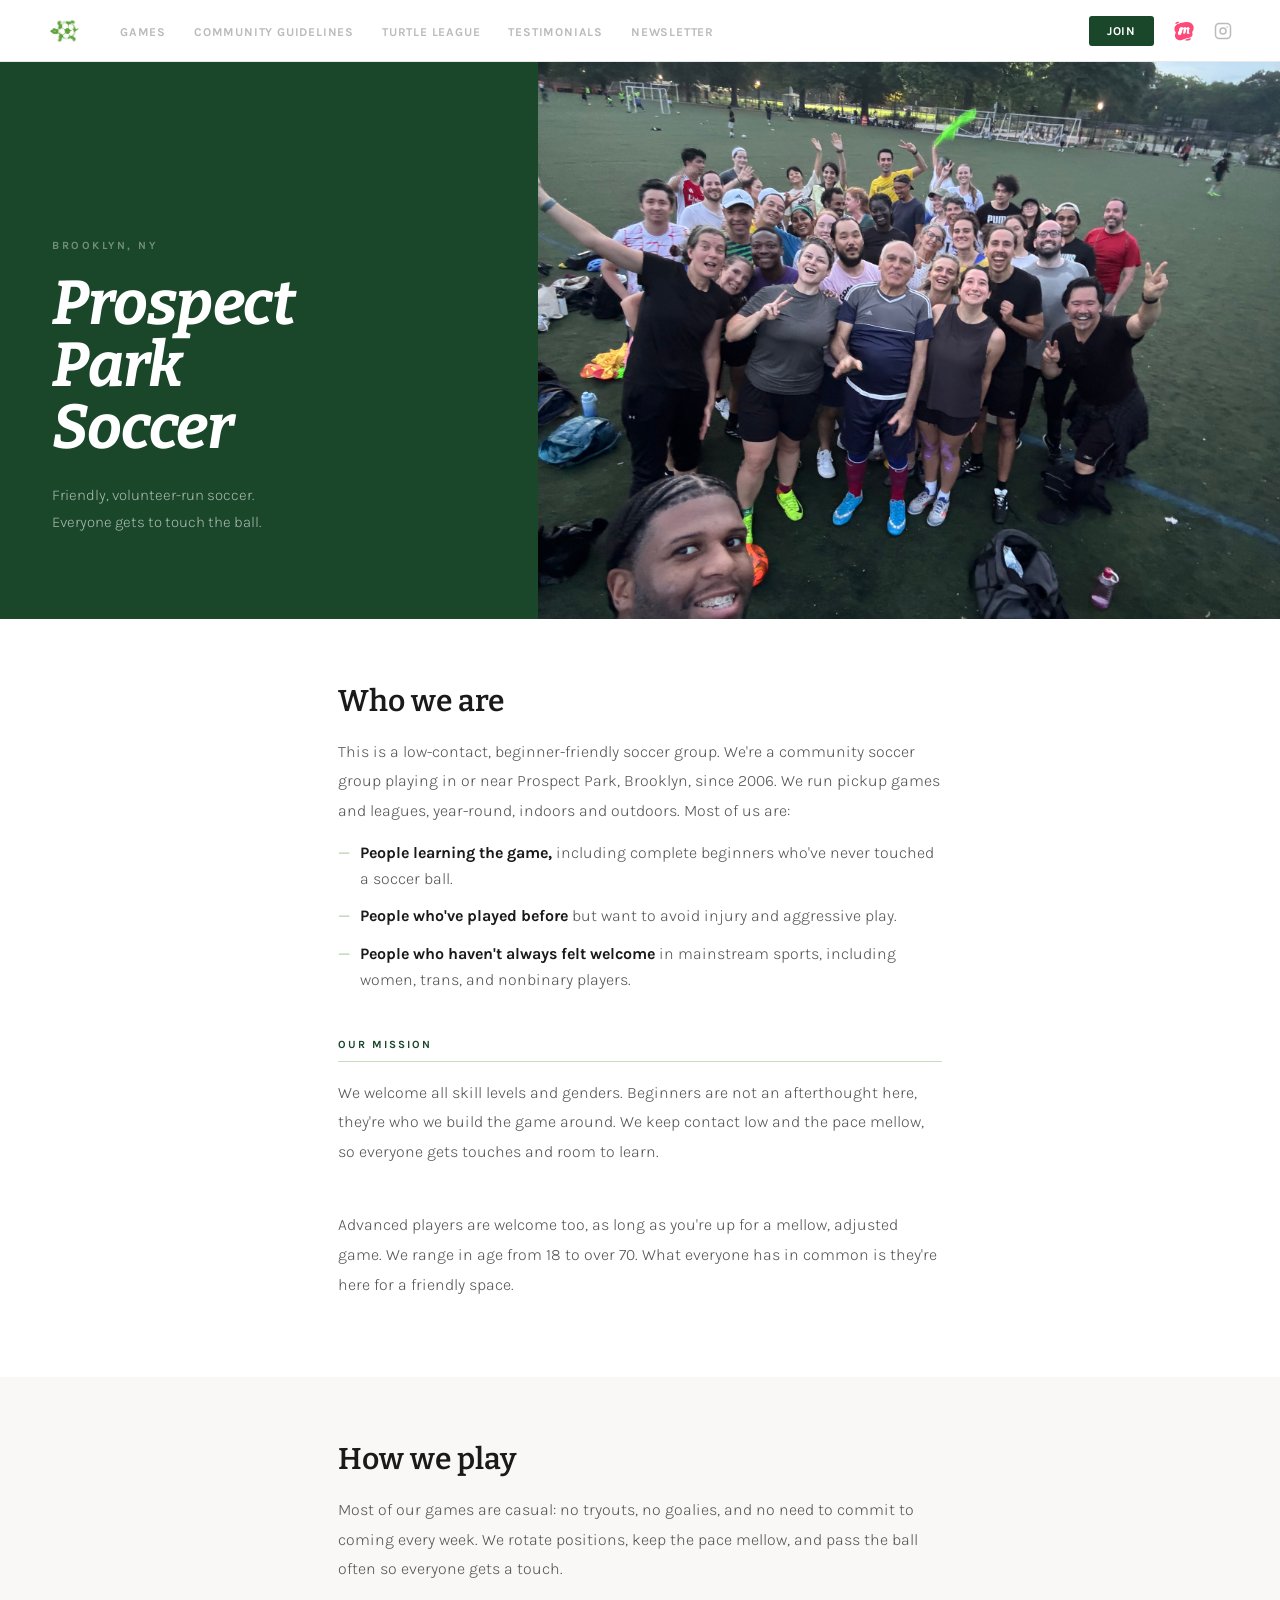
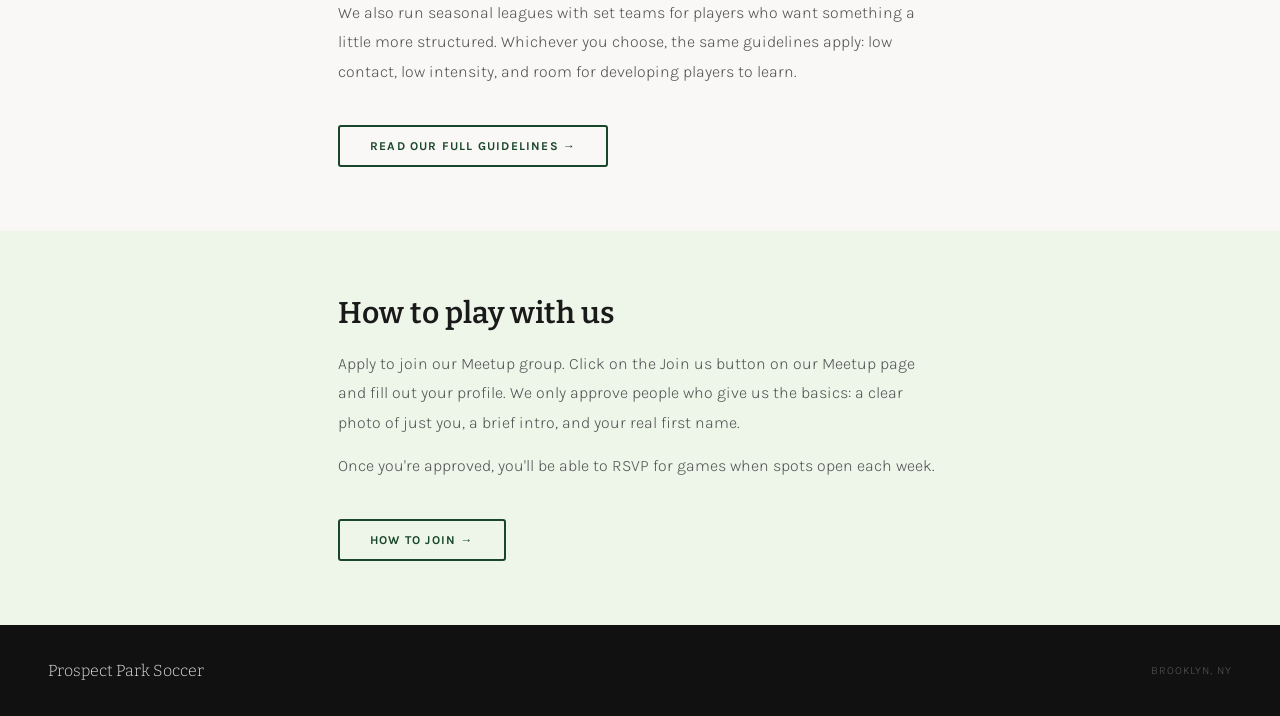
==== commit 168b1ebb: "Switch site fonts to Bitter/Karla, adjust heading weights, tweak homepage copy Headers now use Bitte" ====
--- a/index.html
+++ b/index.html
@@ -14,7 +14,7 @@
   <meta name="description" content="Prospect Park Soccer (PPS) is Brooklyn's recreational soccer community. Beginner soccer in New York City welcome. Join casual games, women soccer leagues, and events in Prospect Park. Open to all skill levels.">
   <title>Prospect Park Soccer | Brooklyn Recreational Soccer</title>
   <link rel="preconnect" href="https://fonts.googleapis.com">
-  <link href="https://fonts.googleapis.com/css2?family=Young+Serif&family=Lato:wght@300;400;700&display=swap" rel="stylesheet">
+  <link href="https://fonts.googleapis.com/css2?family=Bitter:ital,wght@0,400;0,600;1,400;1,700&family=Karla:wght@300;400;700&display=swap" rel="stylesheet">
   <link rel="stylesheet" href="site.css">
 </head>
 <body>
@@ -86,7 +86,7 @@
       <div class="section-inner">
         <h2>How we play</h2>
         <p>Most of our games are casual: no tryouts, no goalies, and no need to commit to coming every week. We rotate positions, keep the pace mellow, and pass the ball often so everyone gets a touch.</p>
-        <p>We also run seasonal leagues with set teams for players who want something a little more structured. Whichever you choose, the same guidelines apply: low contact, low intensity, and room for beginners to learn.</p>
+        <p>We also run seasonal leagues with set teams for players who want something a little more structured. Whichever you choose, the same guidelines apply: low contact, low intensity, and room for developing players to learn.</p>
         <a href="community-guidelines.html" class="btn btn-outline-green">Read our full guidelines →</a>
       </div>
     </section>
@@ -95,7 +95,7 @@
     <section class="section section--tint">
       <div class="section-inner">
         <h2>How to play with us</h2>
-        <p>Apply to join our Meetup group. Hit the Join us button on our Meetup page and fill out your profile. We only approve people who give us the basics: a clear photo of just you, a real intro, and your real first name.</p>
+        <p>Apply to join our Meetup group. Click on the Join us button on our Meetup page and fill out your profile. We only approve people who give us the basics: a clear photo of just you, a brief intro, and your real first name.</p>
         <p>Once you're approved, you'll be able to RSVP for games when spots open each week.</p>
         <a href="join.html" class="btn btn-outline-green">How to join →</a>
       </div>
--- a/site.css
+++ b/site.css
@@ -21,7 +21,8 @@
 html { scroll-behavior: smooth; }
 
 body {
-  font-family: 'Lato', sans-serif;
+  font-family: 'Karla', sans-serif;
+  font-weight: 300;
   background: var(--bg);
   color: var(--text-b);
   -webkit-font-smoothing: antialiased;
@@ -96,7 +97,7 @@
 }
 
 .btn-nav-join {
-  font-family: 'Lato', sans-serif;
+  font-family: 'Karla', sans-serif;
   font-size: 12px;
   font-weight: 700;
   text-transform: uppercase;
@@ -177,10 +178,10 @@
 }
 
 .hero-h1 {
-  font-family: 'Young Serif', serif;
+  font-family: 'Bitter', serif;
   font-size: 62px;
   font-style: italic;
-  font-weight: 400;
+  font-weight: 700;
   color: #fff;
   line-height: 1.0;
   letter-spacing: -1.5px;
@@ -244,9 +245,9 @@
 }
 
 .section-inner h2 {
-  font-family: 'Young Serif', serif;
+  font-family: 'Bitter', serif;
   font-size: 30px;
-  font-weight: 400;
+  font-weight: 600;
   color: var(--text-h);
   margin-bottom: 18px;
 }
@@ -262,7 +263,7 @@
 
 .btn {
   display: inline-block;
-  font-family: 'Lato', sans-serif;
+  font-family: 'Karla', sans-serif;
   font-size: 12px;
   font-weight: 700;
   text-transform: uppercase;
@@ -322,10 +323,10 @@
 }
 
 .page-hero-text h1 {
-  font-family: 'Young Serif', serif;
+  font-family: 'Bitter', serif;
   font-size: 44px;
   font-style: italic;
-  font-weight: 400;
+  font-weight: 700;
   color: var(--brand);
   line-height: 1.05;
   letter-spacing: -0.5px;
@@ -346,10 +347,10 @@
 }
 
 .page-intro h1 {
-  font-family: 'Young Serif', serif;
+  font-family: 'Bitter', serif;
   font-size: 44px;
   font-style: italic;
-  font-weight: 400;
+  font-weight: 700;
   color: var(--brand);
   line-height: 1.05;
   letter-spacing: -0.5px;
@@ -412,7 +413,7 @@
 }
 
 .games-col-content h2 {
-  font-family: 'Young Serif', serif;
+  font-family: 'Bitter', serif;
   font-size: 28px;
   font-weight: 400;
   color: var(--text-h);
@@ -455,7 +456,7 @@
 }
 
 .rules-group h3 {
-  font-family: 'Lato', sans-serif;
+  font-family: 'Karla', sans-serif;
   font-size: 11px;
   font-weight: 700;
   text-transform: uppercase;
@@ -521,10 +522,10 @@
 }
 
 .newsletter-text h1 {
-  font-family: 'Young Serif', serif;
+  font-family: 'Bitter', serif;
   font-size: 40px;
   font-style: italic;
-  font-weight: 400;
+  font-weight: 700;
   color: #fff;
   line-height: 1.1;
   letter-spacing: -0.5px;
@@ -566,7 +567,7 @@
 }
 
 .footer-name {
-  font-family: 'Young Serif', serif;
+  font-family: 'Bitter', serif;
   font-size: 16px;
   color: rgba(255,255,255,0.88);
 }
